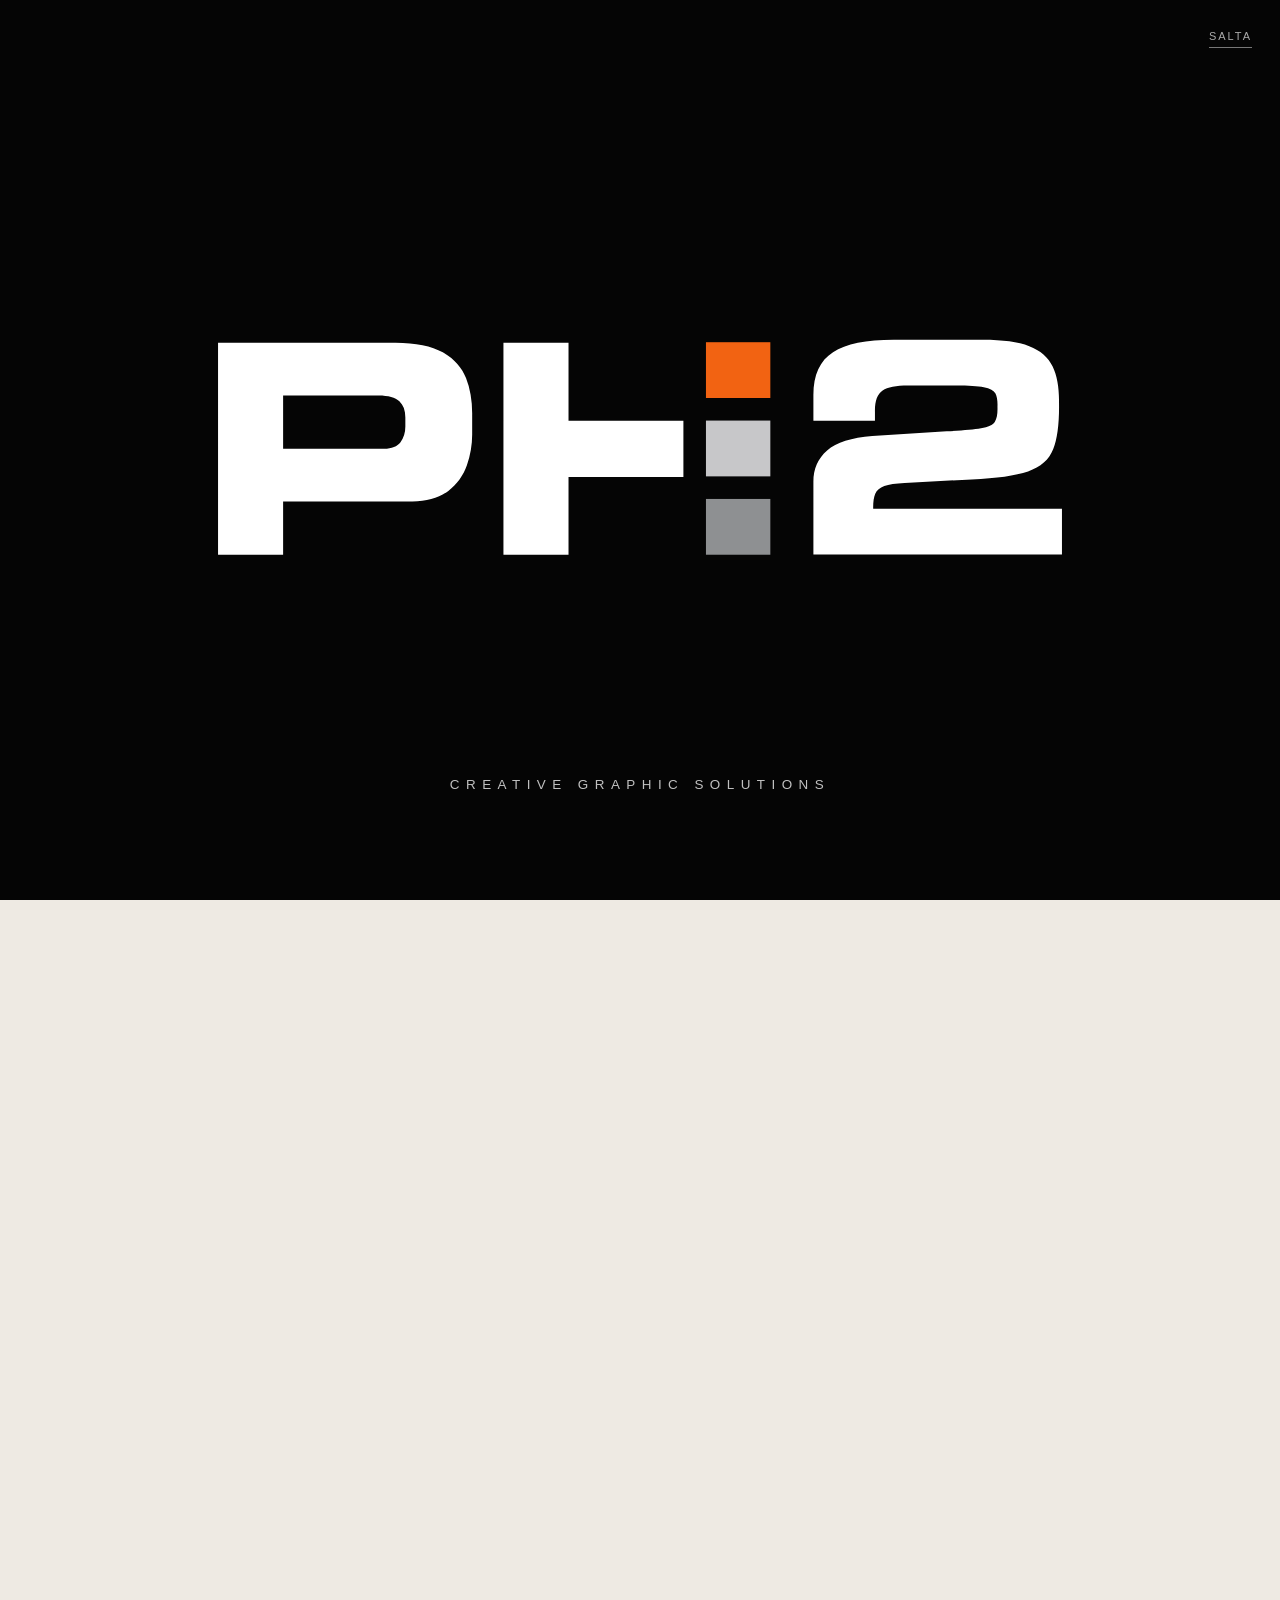
==== index.html @ 6af15740 "Refine PH2 LAB contact icons and email" ====
<!DOCTYPE html>

<html lang="it">
<head>
<meta charset="utf-8"/>
<meta content="width=device-width,initial-scale=1" name="viewport"/>
<meta content="#0a0a0a" name="theme-color"/>
<title>PH2 LAB — Portfolio di Michele Fustini</title>
<link href="styles.css?v=20261113-contacts" rel="stylesheet"/>
</head>
<body>
<div class="intro" id="intro">
<button class="skip-intro" id="skipIntro" type="button">SALTA</button>
<div aria-label="Animazione logo PH2" class="intro-sequence">
<svg aria-hidden="true" class="logo-piece piece-p" viewbox="20 340 555 165">
<path d="M77.417969 388.960938v32.898437h62.363281c4.652344-.09375 7.996094-1.441406 10.03125-4.042969 2.03125-2.601562 3.027344-5.894531 2.980469-9.871094v-5.0625c.070312-4.457031-1.15625-7.882812-3.683594-10.285156-2.527344-2.394531-6.78125-3.609375-12.765625-3.636719zm-40.128907 98.332031V356.425781h109.359376c12.589843.078125 22.335937 2.050781 29.226562 5.917969 6.894531 3.867188 11.667969 9.160156 14.328125 15.878906 2.65625 6.722656 3.921875 14.398438 3.800781 23.03125v11.207032c.070313 6.664062-1.011718 13.183593-3.25 19.550781-2.242187 6.367187-6.058593 11.652343-11.449218 15.851562-5.394532 4.199219-12.785157 6.378907-22.175782 6.53125H77.417969v32.898438z"></path>
</svg>
<svg aria-hidden="true" class="logo-piece piece-h" viewbox="20 340 555 165">
<path d="M213.289062 487.292969V356.425781h40.128907v48.160157h70.847656v34.707031h-70.847656v48z"></path>
</svg>
<svg aria-hidden="true" class="logo-piece piece-2" viewbox="20 340 555 165">
<path d="M404.429688 487.03125v-44.46875c-.101563-8.113281 2.722656-14.660156 8.472656-19.632812 5.746094-4.976563 15.035156-7.949219 27.855468-8.925782l45.914063-2.890625c9.605469-.519531 16.644531-1.152343 21.121094-1.890625 4.476562-.738281 7.328125-2.089844 8.550781-4.058594 1.222656-1.960937 1.757812-5.042968 1.597656-9.234374.148438-3.519532-.261718-6.226563-1.226562-8.113282-.972656-1.894531-3.363282-3.195312-7.183594-3.898437-3.816406-.707031-9.929688-1.039063-18.339844-1.003907h-26.570312c-8.359375-.175781-14.191406.808594-17.488282 2.957032-3.300781 2.152344-4.882812 6.527344-4.746093 13.128906v5.601562h-37.957031v-15.363281c-.121094-12.746093 3.914062-21.730469 12.105468-26.953125 8.195313-5.222656 21.273438-7.746094 39.230469-7.570312h52.777344c12.421875-.03125 22.085937 1.277344 28.988281 3.917968 6.90625 2.640626 11.722656 6.796876 14.445312 12.46875 2.730469 5.675782 4.035157 13.046876 3.925782 22.117188.203125 12.660156-.988282 22.285156-3.5625 28.871094-2.574219 6.589844-7.753906 11.179687-15.53125 13.769531-7.777344 2.59375-19.367188 4.226563-34.773438 4.898437l-41.390625 2.167969c-5.53125.261719-9.695312.902344-12.488281 1.914063-2.792969 1.011718-4.648438 2.628906-5.578125 4.84375-.921875 2.222656-1.347656 5.269531-1.273437 9.148437h116.40625v28.199219z"></path>
</svg>
<div class="square-flight square-orange"></div>
<div class="square-flight square-light"></div>
<div class="square-flight square-mid"></div>
<svg aria-label="PH2" class="ph2-logo intro-logo" role="img" viewbox="20 340 555 165">
<g>
<path class="logo-white" d="M77.417969 388.960938v32.898437h62.363281c4.652344-.09375 7.996094-1.441406 10.03125-4.042969 2.03125-2.601562 3.027344-5.894531 2.980469-9.871094v-5.0625c.070312-4.457031-1.15625-7.882812-3.683594-10.285156-2.527344-2.394531-6.78125-3.609375-12.765625-3.636719zm-40.128907 98.332031V356.425781h109.359376c12.589843.078125 22.335937 2.050781 29.226562 5.917969 6.894531 3.867188 11.667969 9.160156 14.328125 15.878906 2.65625 6.722656 3.921875 14.398438 3.800781 23.03125v11.207032c.070313 6.664062-1.011718 13.183593-3.25 19.550781-2.242187 6.367187-6.058593 11.652343-11.449218 15.851562-5.394532 4.199219-12.785157 6.378907-22.175782 6.53125H77.417969v32.898438z"></path>
<path class="logo-white" d="M213.289062 487.292969V356.425781h40.128907v48.160157h70.847656v34.707031h-70.847656v48z"></path>
<path class="logo-white" d="M404.429688 487.03125v-44.46875c-.101563-8.113281 2.722656-14.660156 8.472656-19.632812 5.746094-4.976563 15.035156-7.949219 27.855468-8.925782l45.914063-2.890625c9.605469-.519531 16.644531-1.152343 21.121094-1.890625 4.476562-.738281 7.328125-2.089844 8.550781-4.058594 1.222656-1.960937 1.757812-5.042968 1.597656-9.234374.148438-3.519532-.261718-6.226563-1.226562-8.113282-.972656-1.894531-3.363282-3.195312-7.183594-3.898437-3.816406-.707031-9.929688-1.039063-18.339844-1.003907h-26.570312c-8.359375-.175781-14.191406.808594-17.488282 2.957032-3.300781 2.152344-4.882812 6.527344-4.746093 13.128906v5.601562h-37.957031v-15.363281c-.121094-12.746093 3.914062-21.730469 12.105468-26.953125 8.195313-5.222656 21.273438-7.746094 39.230469-7.570312h52.777344c12.421875-.03125 22.085937 1.277344 28.988281 3.917968 6.90625 2.640626 11.722656 6.796876 14.445312 12.46875 2.730469 5.675782 4.035157 13.046876 3.925782 22.117188.203125 12.660156-.988282 22.285156-3.5625 28.871094-2.574219 6.589844-7.753906 11.179687-15.53125 13.769531-7.777344 2.59375-19.367188 4.226563-34.773438 4.898437l-41.390625 2.167969c-5.53125.261719-9.695312.902344-12.488281 1.914063-2.792969 1.011718-4.648438 2.628906-5.578125 4.84375-.921875 2.222656-1.347656 5.269531-1.273437 9.148437h116.40625v28.199219z"></path>
<rect class="orange" height="34.410156" width="39.703125" x="338.171875" y="356.160156"></rect>
<rect class="light" height="34.410157" width="39.703125" x="338.171875" y="404.488281"></rect>
<rect class="mid" height="34.40625" width="39.703125" x="338.171875" y="452.816406"></rect>
</g>
</svg>
<div class="intro-caption">CREATIVE GRAPHIC SOLUTIONS</div>
</div>
</div>
<div class="page" id="page">
<header class="site-header">
<a aria-label="Torna all'inizio" class="brand-link" href="#top">
<svg aria-hidden="true" class="ph2-logo header-logo" viewbox="20 340 555 165">
<g>
<path class="logo-dark" d="M77.417969 388.960938v32.898437h62.363281c4.652344-.09375 7.996094-1.441406 10.03125-4.042969 2.03125-2.601562 3.027344-5.894531 2.980469-9.871094v-5.0625c.070312-4.457031-1.15625-7.882812-3.683594-10.285156-2.527344-2.394531-6.78125-3.609375-12.765625-3.636719zm-40.128907 98.332031V356.425781h109.359376c12.589843.078125 22.335937 2.050781 29.226562 5.917969 6.894531 3.867188 11.667969 9.160156 14.328125 15.878906 2.65625 6.722656 3.921875 14.398438 3.800781 23.03125v11.207032c.070313 6.664062-1.011718 13.183593-3.25 19.550781-2.242187 6.367187-6.058593 11.652343-11.449218 15.851562-5.394532 4.199219-12.785157 6.378907-22.175782 6.53125H77.417969v32.898438z"></path>
<path class="logo-dark" d="M213.289062 487.292969V356.425781h40.128907v48.160157h70.847656v34.707031h-70.847656v48z"></path>
<path class="logo-dark" d="M404.429688 487.03125v-44.46875c-.101563-8.113281 2.722656-14.660156 8.472656-19.632812 5.746094-4.976563 15.035156-7.949219 27.855468-8.925782l45.914063-2.890625c9.605469-.519531 16.644531-1.152343 21.121094-1.890625 4.476562-.738281 7.328125-2.089844 8.550781-4.058594 1.222656-1.960937 1.757812-5.042968 1.597656-9.234374.148438-3.519532-.261718-6.226563-1.226562-8.113282-.972656-1.894531-3.363282-3.195312-7.183594-3.898437-3.816406-.707031-9.929688-1.039063-18.339844-1.003907h-26.570312c-8.359375-.175781-14.191406.808594-17.488282 2.957032-3.300781 2.152344-4.882812 6.527344-4.746093 13.128906v5.601562h-37.957031v-15.363281c-.121094-12.746093 3.914062-21.730469 12.105468-26.953125 8.195313-5.222656 21.273438-7.746094 39.230469-7.570312h52.777344c12.421875-.03125 22.085937 1.277344 28.988281 3.917968 6.90625 2.640626 11.722656 6.796876 14.445312 12.46875 2.730469 5.675782 4.035157 13.046876 3.925782 22.117188.203125 12.660156-.988282 22.285156-3.5625 28.871094-2.574219 6.589844-7.753906 11.179687-15.53125 13.769531-7.777344 2.59375-19.367188 4.226563-34.773438 4.898437l-41.390625 2.167969c-5.53125.261719-9.695312.902344-12.488281 1.914063-2.792969 1.011718-4.648438 2.628906-5.578125 4.84375-.921875 2.222656-1.347656 5.269531-1.273437 9.148437h116.40625v28.199219z"></path>
<rect class="orange" height="34.410156" width="39.703125" x="338.171875" y="356.160156"></rect>
<rect class="light" height="34.410157" width="39.703125" x="338.171875" y="404.488281"></rect>
<rect class="mid" height="34.40625" width="39.703125" x="338.171875" y="452.816406"></rect>
</g>
</svg>
</a>
<button aria-controls="menuOverlay" aria-expanded="false" aria-label="Apri menu" class="menu-button" id="menuButton" type="button"><i></i><i></i><i></i></button>
</header>
<div aria-hidden="true" class="menu-overlay" id="menuOverlay">
<nav class="overlay-nav"><a href="#top"><span>01</span>HOME</a><a href="#about"><span>02</span>ABOUT</a><a href="work.html"><span>03</span>WORK</a><a href="shop/"><span>04</span>SHOP</a><a data-contact-open="" href="#contactPanel"><span>05</span>CONTACT</a></nav>
<div class="menu-meta">
<p>PH2 LAB — BOLOGNA</p>
<p>BRANDING / PACKAGING / PRODUCT DESIGN / SPORTS / EDITORIAL / RETAIL</p>
</div>
</div>
<main id="top">
<section class="hero" id="home">
<p class="eyebrow">MICHELE FUSTINI — SENIOR GRAPHIC DESIGNER &amp; ART DIRECTOR</p>
<h1>Ideas become<br/>visual systems.</h1>
<p class="hero-copy">Branding, packaging, product design, sports graphics, advertising, editorial and comunicazione visiva.</p>
<div style="display:flex;gap:22px;flex-wrap:wrap"><a class="scroll-link" href="work.html">SCOPRI I PROGETTI →</a></div>
</section>










<section class="text-section" id="about"><span>ABOUT</span><p>PH2 LAB sviluppa identità, packaging e sistemi visivi che collegano strategia, prodotto e comunicazione. Esperienza trasversale tra sport, food, retail, cultura e fashion.</p></section>
<footer class="footer contact-footer" id="contact">
<div class="footer-top"><span>CONTATTI</span></div>
<div aria-label="PH2 LAB" class="footer-brand footer-brand-static">
<svg aria-hidden="true" class="ph2-logo footer-logo" viewbox="20 340 555 165">
<g>
<path class="logo-white" d="M77.417969 388.960938v32.898437h62.363281c4.652344-.09375 7.996094-1.441406 10.03125-4.042969 2.03125-2.601562 3.027344-5.894531 2.980469-9.871094v-5.0625c.070312-4.457031-1.15625-7.882812-3.683594-10.285156-2.527344-2.394531-6.78125-3.609375-12.765625-3.636719zm-40.128907 98.332031V356.425781h109.359376c12.589843.078125 22.335937 2.050781 29.226562 5.917969 6.894531 3.867188 11.667969 9.160156 14.328125 15.878906 2.65625 6.722656 3.921875 14.398438 3.800781 23.03125v11.207032c.070313 6.664062-1.011718 13.183593-3.25 19.550781-2.242187 6.367187-6.058593 11.652343-11.449218 15.851562-5.394532 4.199219-12.785157 6.378907-22.175782 6.53125H77.417969v32.898438z"></path>
<path class="logo-white" d="M213.289062 487.292969V356.425781h40.128907v48.160157h70.847656v34.707031h-70.847656v48z"></path>
<path class="logo-white" d="M404.429688 487.03125v-44.46875c-.101563-8.113281 2.722656-14.660156 8.472656-19.632812 5.746094-4.976563 15.035156-7.949219 27.855468-8.925782l45.914063-2.890625c9.605469-.519531 16.644531-1.152343 21.121094-1.890625 4.476562-.738281 7.328125-2.089844 8.550781-4.058594 1.222656-1.960937 1.757812-5.042968 1.597656-9.234374.148438-3.519532-.261718-6.226563-1.226562-8.113282-.972656-1.894531-3.363282-3.195312-7.183594-3.898437-3.816406-.707031-9.929688-1.039063-18.339844-1.003907h-26.570312c-8.359375-.175781-14.191406.808594-17.488282 2.957032-3.300781 2.152344-4.882812 6.527344-4.746093 13.128906v5.601562h-37.957031v-15.363281c-.121094-12.746093 3.914062-21.730469 12.105468-26.953125 8.195313-5.222656 21.273438-7.746094 39.230469-7.570312h52.777344c12.421875-.03125 22.085937 1.277344 28.988281 3.917968 6.90625 2.640626 11.722656 6.796876 14.445312 12.46875 2.730469 5.675782 4.035157 13.046876 3.925782 22.117188.203125 12.660156-.988282 22.285156-3.5625 28.871094-2.574219 6.589844-7.753906 11.179687-15.53125 13.769531-7.777344 2.59375-19.367188 4.226563-34.773438 4.898437l-41.390625 2.167969c-5.53125.261719-9.695312.902344-12.488281 1.914063-2.792969 1.011718-4.648438 2.628906-5.578125 4.84375-.921875 2.222656-1.347656 5.269531-1.273437 9.148437h116.40625v28.199219z"></path>
<rect class="orange" height="34.410156" width="39.703125" x="338.171875" y="356.160156"></rect>
<rect class="light" height="34.410157" width="39.703125" x="338.171875" y="404.488281"></rect>
<rect class="mid" height="34.40625" width="39.703125" x="338.171875" y="452.816406"></rect>
</g>
</svg>
</div>
<div class="social-icons">
<a aria-label="Google Maps" href="https://www.google.com/maps/dir/?api=1&amp;destination=Via+Della+Beverara+202%2F2%2C+Bologna" rel="noopener" target="_blank">
<svg aria-hidden="true" role="img" viewBox="8 6 32 41"><path d="M24 44c8-11 12-17 12-24 0-6.6-5.4-12-12-12S12 13.4 12 20c0 7 4 13 12 24Z" fill="none" stroke="currentColor" stroke-linejoin="round" stroke-width="3"></path><circle cx="24" cy="20" fill="none" r="4.8" stroke="currentColor" stroke-width="3"></circle></svg>
</a>
<a aria-label="Telefono" href="tel:+393937570710">
<svg aria-hidden="true" role="img" viewBox="1 -1 46 49"><path d="M16 8c1.4 0 2.6.9 3 2.2l2.1 7a3 3 0 0 1-.8 3l-3.2 3.2c2.7 5.4 6.1 8.8 11.5 11.5l3.2-3.2a3 3 0 0 1 3-.8l7 2.1A3.2 3.2 0 0 1 44 36v4c0 2.2-1.8 4-4 4C20.1 44 4 27.9 4 8c0-2.2 1.8-4 4-4h4c2.2 0 4 1.8 4 4Z" fill="none" stroke="currentColor" stroke-linecap="round" stroke-linejoin="round" stroke-width="3"></path></svg>
</a>
<a aria-label="Email" href="mailto:info@ph2lab.com">
<svg aria-hidden="true" role="img" viewBox="4 4 40 40"><rect fill="none" height="24" rx="2" stroke="currentColor" stroke-width="3" width="32" x="8" y="12"></rect><path d="M10 15l14 11 14-11" fill="none" stroke="currentColor" stroke-linecap="round" stroke-linejoin="round" stroke-width="3"></path></svg>
</a>
<a aria-label="Behance" href="https://www.behance.net/michelefustini" rel="noopener" target="_blank">
<svg aria-hidden="true" role="img" viewBox="0 0 44 46"><text fill="currentColor" font-family="Arial, Helvetica, sans-serif" font-size="26" font-weight="700" x="4" y="33">Bē</text></svg>
</a>
<a aria-label="LinkedIn" href="https://www.linkedin.com/in/ph2lab/" rel="noopener" target="_blank">
<svg aria-hidden="true" role="img" viewBox="4 2 37 41"><text fill="currentColor" font-family="Arial, Helvetica, sans-serif" font-size="28" font-weight="700" x="9" y="34">in</text><circle cx="12" cy="13" fill="currentColor" r="3.2"></circle></svg>
</a>
<a aria-label="Facebook" href="https://www.facebook.com/Ph2lab/" rel="noopener" target="_blank">
<svg aria-hidden="true" role="img" viewBox="8 2 31 42"><text fill="currentColor" font-family="Arial, Helvetica, sans-serif" font-size="36" font-weight="700" x="16" y="36">f</text></svg>
</a>
<a aria-label="Instagram" href="https://www.instagram.com/ph2lab/" rel="noopener" target="_blank">
<svg aria-hidden="true" role="img" viewBox="5 5 38 38"><rect fill="none" height="28" rx="8" stroke="currentColor" stroke-width="3" width="28" x="10" y="10"></rect><circle cx="24" cy="24" fill="none" r="6.5" stroke="currentColor" stroke-width="3"></circle><circle cx="32.5" cy="15.5" fill="currentColor" r="2.2"></circle></svg>
</a>
</div>
<div class="footer-bottom"><span>© 2026 PH2 LAB DI MICHELE FUSTINI</span><a href="#top">BACK TO TOP ↑</a></div>
</footer>
</main>
</div>
<div aria-hidden="true" class="contact-panel" id="contactPanel">
<button aria-label="Chiudi contatti" class="contact-panel-close" type="button">×</button>
<div class="contact-panel-inner">
<span class="contact-kicker">PH2 LAB — CONTATTI</span>
<div aria-label="PH2 LAB" class="contact-brand">
<svg aria-hidden="true" class="ph2-logo footer-logo" viewbox="20 340 555 165">
<g>
<path class="logo-white" d="M77.417969 388.960938v32.898437h62.363281c4.652344-.09375 7.996094-1.441406 10.03125-4.042969 2.03125-2.601562 3.027344-5.894531 2.980469-9.871094v-5.0625c.070312-4.457031-1.15625-7.882812-3.683594-10.285156-2.527344-2.394531-6.78125-3.609375-12.765625-3.636719zm-40.128907 98.332031V356.425781h109.359376c12.589843.078125 22.335937 2.050781 29.226562 5.917969 6.894531 3.867188 11.667969 9.160156 14.328125 15.878906 2.65625 6.722656 3.921875 14.398438 3.800781 23.03125v11.207032c.070313 6.664062-1.011718 13.183593-3.25 19.550781-2.242187 6.367187-6.058593 11.652343-11.449218 15.851562-5.394532 4.199219-12.785157 6.378907-22.175782 6.53125H77.417969v32.898438z"></path>
<path class="logo-white" d="M213.289062 487.292969V356.425781h40.128907v48.160157h70.847656v34.707031h-70.847656v48z"></path>
<path class="logo-white" d="M404.429688 487.03125v-44.46875c-.101563-8.113281 2.722656-14.660156 8.472656-19.632812 5.746094-4.976563 15.035156-7.949219 27.855468-8.925782l45.914063-2.890625c9.605469-.519531 16.644531-1.152343 21.121094-1.890625 4.476562-.738281 7.328125-2.089844 8.550781-4.058594 1.222656-1.960937 1.757812-5.042968 1.597656-9.234374.148438-3.519532-.261718-6.226563-1.226562-8.113282-.972656-1.894531-3.363282-3.195312-7.183594-3.898437-3.816406-.707031-9.929688-1.039063-18.339844-1.003907h-26.570312c-8.359375-.175781-14.191406.808594-17.488282 2.957032-3.300781 2.152344-4.882812 6.527344-4.746093 13.128906v5.601562h-37.957031v-15.363281c-.121094-12.746093 3.914062-21.730469 12.105468-26.953125 8.195313-5.222656 21.273438-7.746094 39.230469-7.570312h52.777344c12.421875-.03125 22.085937 1.277344 28.988281 3.917968 6.90625 2.640626 11.722656 6.796876 14.445312 12.46875 2.730469 5.675782 4.035157 13.046876 3.925782 22.117188.203125 12.660156-.988282 22.285156-3.5625 28.871094-2.574219 6.589844-7.753906 11.179687-15.53125 13.769531-7.777344 2.59375-19.367188 4.226563-34.773438 4.898437l-41.390625 2.167969c-5.53125.261719-9.695312.902344-12.488281 1.914063-2.792969 1.011718-4.648438 2.628906-5.578125 4.84375-.921875 2.222656-1.347656 5.269531-1.273437 9.148437h116.40625v28.199219z"></path>
<rect class="orange" height="34.410156" width="39.703125" x="338.171875" y="356.160156"></rect>
<rect class="light" height="34.410157" width="39.703125" x="338.171875" y="404.488281"></rect>
<rect class="mid" height="34.40625" width="39.703125" x="338.171875" y="452.816406"></rect>
</g>
</svg>
</div>
<div class="contact-panel-links">
<div aria-label="Contatti e social PH2 LAB" class="contact-icon-links">
<a aria-label="Indicazioni stradali" href="https://www.google.com/maps/dir/?api=1&amp;destination=Via+Della+Beverara+202%2F2%2C+Bologna" rel="noopener" target="_blank"><svg aria-hidden="true" viewBox="8 6 32 41"><path d="M24 44c8-11 12-17 12-24 0-6.6-5.4-12-12-12S12 13.4 12 20c0 7 4 13 12 24Z" fill="none" stroke="currentColor" stroke-linejoin="round" stroke-width="3"></path><circle cx="24" cy="20" fill="none" r="4.8" stroke="currentColor" stroke-width="3"></circle></svg></a>
<a aria-label="Telefono" href="tel:+393937570710"><svg aria-hidden="true" viewBox="1 -1 46 49"><path d="M16 8c1.4 0 2.6.9 3 2.2l2.1 7a3 3 0 0 1-.8 3l-3.2 3.2c2.7 5.4 6.1 8.8 11.5 11.5l3.2-3.2a3 3 0 0 1 3-.8l7 2.1A3.2 3.2 0 0 1 44 36v4c0 2.2-1.8 4-4 4C20.1 44 4 27.9 4 8c0-2.2 1.8-4 4-4h4c2.2 0 4 1.8 4 4Z" fill="none" stroke="currentColor" stroke-linecap="round" stroke-linejoin="round" stroke-width="3"></path></svg></a>
<a aria-label="Email" href="mailto:info@ph2lab.com"><svg aria-hidden="true" viewBox="4 4 40 40"><rect fill="none" height="24" rx="2" stroke="currentColor" stroke-width="3" width="32" x="8" y="12"></rect><path d="M10 15l14 11 14-11" fill="none" stroke="currentColor" stroke-linecap="round" stroke-linejoin="round" stroke-width="3"></path></svg></a>
<a aria-label="Behance" href="https://www.behance.net/michelefustini" rel="noopener" target="_blank"><svg aria-hidden="true" viewBox="0 0 44 46"><text fill="currentColor" font-family="Arial, Helvetica, sans-serif" font-size="26" font-weight="700" x="4" y="33">Bē</text></svg></a>
<a aria-label="LinkedIn" href="https://www.linkedin.com/in/ph2lab/" rel="noopener" target="_blank"><svg aria-hidden="true" viewBox="4 2 37 41"><text fill="currentColor" font-family="Arial, Helvetica, sans-serif" font-size="28" font-weight="700" x="9" y="34">in</text><circle cx="12" cy="13" fill="currentColor" r="3.2"></circle></svg></a>
<a aria-label="Facebook" href="https://www.facebook.com/Ph2lab/" rel="noopener" target="_blank"><svg aria-hidden="true" viewBox="8 2 31 42"><text fill="currentColor" font-family="Arial, Helvetica, sans-serif" font-size="36" font-weight="700" x="16" y="36">f</text></svg></a>
<a aria-label="Instagram" href="https://www.instagram.com/ph2lab/" rel="noopener" target="_blank"><svg aria-hidden="true" viewBox="5 5 38 38"><rect fill="none" height="28" rx="8" stroke="currentColor" stroke-width="3" width="28" x="10" y="10"></rect><circle cx="24" cy="24" fill="none" r="6.5" stroke="currentColor" stroke-width="3"></circle><circle cx="32.5" cy="15.5" fill="currentColor" r="2.2"></circle></svg></a>
</div>
</div>
</div>
</div>
<script src="script.js"></script>
<script src="contact-modal.js"></script>
</body>
</html>
---- styles.css ----
:root{
  --orange:#f26312;
  --light:#c7c7c9;
  --mid:#8e9092;
  --paper:#eeeae3;
  --ink:#0b0b0b;
}
*{box-sizing:border-box}
html{scroll-behavior:smooth}
body{margin:0;font-family:Arial,Helvetica,sans-serif;background:var(--paper);color:var(--ink);overflow:hidden}
a{color:inherit}
.intro{position:fixed;inset:0;z-index:100;background:#050505;color:white;overflow:hidden}
.skip-intro{position:absolute;right:28px;top:25px;z-index:5;border:0;border-bottom:1px solid #777;background:none;color:#aaa;padding:5px 0;font-size:11px;letter-spacing:.18em;cursor:pointer}
.intro-sequence{position:absolute;inset:0;display:grid;place-items:center}
.logo-piece{
  position:absolute;
  width:min(122vw,1500px);
  height:auto;
  overflow:visible;
  fill:#fff;
  opacity:0;
  transform-origin:center;
}
.piece-p{animation:pieceP 1.15s cubic-bezier(.16,.82,.17,1) .05s both}
.piece-h{animation:pieceH 1.15s cubic-bezier(.16,.82,.17,1) .95s both}
.piece-2{animation:piece2 1.15s cubic-bezier(.16,.82,.17,1) 1.85s both}
.square-flight{
  position:absolute;
  width:clamp(42px,6vw,95px);
  aspect-ratio:1;
  opacity:0;
}
.square-orange{background:var(--orange);animation:squareOrange 1s cubic-bezier(.15,.9,.2,1) 2.55s both}
.square-light{background:var(--light);animation:squareLight 1s cubic-bezier(.15,.9,.2,1) 2.68s both}
.square-mid{background:var(--mid);animation:squareMid 1s cubic-bezier(.15,.9,.2,1) 2.81s both}
.intro-logo{width:min(72vw,900px);opacity:0;transform:scale(.5) rotate(-4deg);animation:logoReveal 1.05s cubic-bezier(.15,.9,.2,1) 3.05s both}
.ph2-logo{display:block;overflow:visible}
.logo-white{fill:#fff}.logo-dark{fill:#0b0b0b}.orange{fill:var(--orange)}.light{fill:var(--light)}.mid{fill:var(--mid)}
.intro-caption{position:absolute;bottom:12vh;opacity:0;font-size:clamp(10px,1.05vw,16px);letter-spacing:.48em;animation:captionIn .6s ease 3.55s both}
@keyframes pieceP{
  0%{opacity:0;transform:translateX(-115vw) rotate(-6deg) scale(1.35)}
  35%{opacity:1}
  72%{opacity:1;transform:translateX(-5vw) rotate(1deg) scale(1.02)}
  100%{opacity:0;transform:translateX(18vw) scale(1.7)}
}
@keyframes pieceH{
  0%{opacity:0;transform:translateY(115vh) rotate(14deg) scale(1.3)}
  35%{opacity:1}
  72%{opacity:1;transform:translateY(0) rotate(-2deg) scale(1.02)}
  100%{opacity:0;transform:translateY(-18vh) scale(1.75)}
}
@keyframes piece2{
  0%{opacity:0;transform:translateX(115vw) rotate(-10deg) scale(1.35)}
  35%{opacity:1}
  72%{opacity:1;transform:translateX(5vw) rotate(1deg) scale(1.02)}
  100%{opacity:0;transform:translateX(-18vw) scale(1.7)}
}
@keyframes squareOrange{
  0%{opacity:0;transform:translate(-44vw,-38vh) rotate(-160deg) scale(.2)}
  75%{opacity:1;transform:translate(1.7vw,-2.9vh) rotate(8deg) scale(1.05)}
  100%{opacity:0;transform:translate(1.7vw,-2.9vh) rotate(0) scale(1)}
}
@keyframes squareLight{
  0%{opacity:0;transform:translate(45vw,-25vh) rotate(130deg) scale(.2)}
  75%{opacity:1;transform:translate(1.7vw,3.1vh) rotate(-6deg) scale(1.05)}
  100%{opacity:0;transform:translate(1.7vw,3.1vh) rotate(0) scale(1)}
}
@keyframes squareMid{
  0%{opacity:0;transform:translate(-18vw,48vh) rotate(210deg) scale(.2)}
  75%{opacity:1;transform:translate(1.7vw,9.1vh) rotate(4deg) scale(1.05)}
  100%{opacity:0;transform:translate(1.7vw,9.1vh) rotate(0) scale(1)}
}

@keyframes logoReveal{0%{opacity:0;transform:scale(.45) rotate(-4deg);filter:blur(14px)}70%{opacity:1;transform:scale(1.05) rotate(1deg);filter:blur(0)}100%{opacity:1;transform:scale(1) rotate(0)}}
@keyframes captionIn{from{opacity:0;transform:translateY(12px)}to{opacity:.75;transform:none}}
.intro.exit{animation:introExit .85s cubic-bezier(.7,0,.2,1) forwards}
@keyframes introExit{to{transform:translateY(-103%);visibility:hidden}}
.page{opacity:0;transition:opacity .55s ease;background:var(--paper)}
.page.visible{opacity:1}
.site-header{position:fixed;z-index:40;top:0;left:0;right:0;display:flex;align-items:center;justify-content:space-between;padding:24px 32px;color:#0b0b0b;pointer-events:none}
.brand-link,.menu-button{pointer-events:auto}
.header-logo{width:112px;height:auto}
.header-logo .logo-dark{fill:#0b0b0b}
.menu-button{width:96px;border:0;background:transparent;color:inherit;display:grid;grid-template-columns:1fr 25px;align-items:center;gap:10px;padding:10px 0;cursor:pointer;font-size:11px;letter-spacing:.15em}
.menu-button i{grid-column:2;height:1px;background:currentColor;display:block;transition:transform .35s ease}
.menu-button i:last-child{margin-top:-8px}
.menu-button.open i:first-of-type{transform:translateY(4px) rotate(45deg)}
.menu-button.open i:last-child{transform:translateY(-4px) rotate(-45deg)}
.menu-overlay{position:fixed;inset:0;z-index:30;background:var(--orange);transform:translateY(-101%);transition:transform .7s cubic-bezier(.77,0,.18,1);padding:120px 6vw 40px;display:flex;flex-direction:column;justify-content:space-between}
.menu-overlay.open{transform:none}
.overlay-nav{display:flex;flex-direction:column}
.overlay-nav a{text-decoration:none;font-size:clamp(60px,11vw,170px);line-height:.86;font-weight:900;letter-spacing:-.07em;border-bottom:1px solid rgba(0,0,0,.25);display:flex;align-items:flex-start;transition:padding-left .25s ease}
.overlay-nav a:hover{padding-left:3vw}
.overlay-nav span{font-size:11px;letter-spacing:.15em;margin:14px 22px 0 0;font-weight:400}
.menu-meta{display:flex;justify-content:space-between;font-size:10px;letter-spacing:.12em;gap:20px}
.hero{min-height:100vh;padding:18vh 5vw 7vh;display:flex;flex-direction:column;justify-content:flex-end}
.eyebrow{font-size:10px;letter-spacing:.18em;margin-bottom:4vh}
.hero h1{font-size:clamp(68px,13vw,205px);line-height:.78;letter-spacing:-.085em;margin:0;text-transform:uppercase}
.hero-copy{max-width:590px;font-size:clamp(18px,2.2vw,32px);line-height:1.15;margin:6vh 0 5vh}
.scroll-link{font-size:10px;letter-spacing:.18em;text-decoration:none;border-bottom:1px solid;width:max-content;padding-bottom:6px}
.work-section{padding:5vw}
.section-head{border-top:1px solid #999;border-bottom:1px solid #999;padding:14px 0;display:flex;justify-content:space-between;font-size:10px;letter-spacing:.15em}
.work-grid{display:grid;grid-template-columns:repeat(2,1fr);gap:1px;background:#999}
.project{position:relative;min-height:66vh;overflow:hidden;background:#111;text-decoration:none;color:#fff}
.project-wide{grid-column:1/-1;min-height:78vh}
.project img{position:absolute;width:100%;height:100%;object-fit:cover;transition:transform .8s cubic-bezier(.16,1,.3,1),filter .8s ease;filter:saturate(.75)}
.project:hover img{transform:scale(1.035);filter:saturate(1)}
.project:after{content:"";position:absolute;inset:0;background:linear-gradient(transparent 45%,rgba(0,0,0,.75))}
.project div{position:absolute;z-index:2;left:28px;right:28px;bottom:28px}
.project span{font-size:10px;letter-spacing:.17em}
.project h2{font-size:clamp(36px,5vw,76px);letter-spacing:-.055em;line-height:.92;margin:12px 0 0}
.text-section{padding:14vh 5vw;display:grid;grid-template-columns:1fr 3fr;border-top:1px solid #999}
.text-section span{font-size:10px;letter-spacing:.15em}
.text-section p{font-size:clamp(36px,5vw,78px);line-height:.98;letter-spacing:-.055em;margin:0;max-width:1200px}
.footer{background:#0b0b0b;color:white;min-height:52vh;padding:7vh 5vw;display:flex;flex-direction:column;justify-content:space-between;font-size:11px;letter-spacing:.15em}
.footer a{font-size:clamp(40px,8vw,125px);letter-spacing:-.06em;text-decoration:none;line-height:.9}
@media(max-width:760px){
  .site-header{padding:18px 20px}
  .header-logo{width:88px}
  .menu-button{width:76px}
  .menu-overlay{padding:100px 22px 30px}
  .menu-meta{display:block}
  .hero{padding:18vh 22px 8vh}
  .hero h1{font-size:20vw}
  .work-section{padding:22px}
  .work-grid{grid-template-columns:1fr}
  .project,.project-wide{grid-column:auto;min-height:58vh}
  .text-section{padding:12vh 22px;grid-template-columns:1fr;gap:40px}
  .footer{padding:7vh 22px}
  .intro-logo{width:91vw}
  .intro-caption{letter-spacing:.2em}
}
@media(prefers-reduced-motion:reduce){
  .intro{display:none}
  body{overflow:auto}
  .page{opacity:1}
  *{animation:none!important;transition:none!important}
}

.site-header{background:rgba(238,234,227,.88);backdrop-filter:blur(10px);-webkit-backdrop-filter:blur(10px)}
.menu-overlay + main{} 

.case-study{padding:10vh 5vw 6vh;border-top:1px solid #999}
.case-intro{display:grid;grid-template-columns:1fr 3fr;gap:40px;margin-bottom:7vh}
.case-intro>span{font-size:10px;letter-spacing:.16em}
.case-intro h2{font-size:clamp(62px,10vw,150px);line-height:.82;letter-spacing:-.075em;margin:0 0 28px}
.case-intro p{font-size:clamp(18px,2.1vw,30px);line-height:1.2;max-width:760px;margin:0}
.case-gallery{display:grid;grid-template-columns:repeat(2,1fr);gap:1px;background:#aaa}
.case-gallery figure{margin:0;background:#0a0a0a;min-height:62vh;display:flex;align-items:center;justify-content:center;overflow:hidden}
.case-gallery figure.wide{grid-column:1/-1;min-height:75vh}
.case-gallery img{width:100%;height:100%;object-fit:contain;display:block}
.footer-top,.footer-links{display:flex;justify-content:space-between;gap:25px;flex-wrap:wrap}
.footer-mail{font-size:clamp(40px,8vw,125px)!important}
.footer-links a{font-size:11px!important;letter-spacing:.14em;text-decoration:none;border-bottom:1px solid #555;padding-bottom:5px}
@media(max-width:760px){
  .case-study{padding:10vh 22px 5vh}
  .case-intro{grid-template-columns:1fr;gap:24px}
  .case-gallery{grid-template-columns:1fr}
  .case-gallery figure,.case-gallery figure.wide{grid-column:auto;min-height:54vh}
}

/* Portfolio update 2026 */
.social-icons{display:flex;flex-wrap:wrap;gap:14px;align-items:center;margin:5vh 0}
.social-icons a{display:block;font-size:0!important;line-height:0!important;border:0!important}
.social-icons img{width:clamp(62px,7vw,105px);height:clamp(62px,7vw,105px);object-fit:cover;border-radius:50%;transition:transform .25s ease,filter .25s ease}
.social-icons a:hover img{transform:translateY(-5px) scale(1.04);filter:contrast(1.08)}
.footer-bottom{display:flex;justify-content:space-between;gap:20px;flex-wrap:wrap;align-items:flex-end}
.footer-bottom a{font-size:11px!important;letter-spacing:.14em;border-bottom:1px solid #555;padding-bottom:5px}
.case-study{scroll-margin-top:85px}
.case-gallery figure{background:#f7f7f5}
.case-gallery img{object-fit:contain}
.project img{background:#111}
@media(max-width:760px){.social-icons{gap:8px}.social-icons img{width:64px;height:64px}.footer-bottom{font-size:9px}.case-intro h2{font-size:15vw}}


/* Footer update v2 */
.footer{min-height:46vh}
.footer-brand{display:flex;align-items:flex-end;gap:14px;width:max-content;text-decoration:none;color:#fff;margin:3.5vh 0 3vh}
.footer-logo{width:min(36vw,430px);height:auto}
.footer-brand-text{font-size:clamp(30px,3vw,52px);letter-spacing:.28em;line-height:.9;font-weight:700;color:#fff;margin-bottom:8px}
.social-icons{display:flex;flex-wrap:wrap;gap:26px;align-items:center;margin:2vh 0 5vh}
.social-icons a{display:grid;place-items:center;width:58px;height:58px;color:rgba(255,255,255,.96);font-size:0!important;line-height:0!important;border:0!important;background:transparent;border-radius:0;transition:transform .25s ease, opacity .25s ease}
.social-icons a:hover{transform:translateY(-4px);opacity:.82}
.social-icons svg{width:48px;height:48px;overflow:visible}
.social-icons img{display:none}
.footer-mail{display:none}
@media(max-width:760px){.footer-brand{gap:10px}.footer-logo{width:min(58vw,280px)}.footer-brand-text{font-size:26px;letter-spacing:.18em;margin-bottom:5px}.social-icons{gap:14px}.social-icons a{width:44px;height:44px}.social-icons svg{width:38px;height:38px}}

/* Editorial project layout inspired by a clean alternating portfolio rhythm */
.vision-case{padding-left:0;padding-right:0}
.vision-case .case-intro{padding-left:5vw;padding-right:5vw}
.editorial-gallery{display:block;background:#fff}
.editorial-gallery figure{margin:0;line-height:0;background:#fff}
.editorial-gallery img{display:block;width:100%;height:auto}
.editorial-pair{display:grid;grid-template-columns:1fr 1fr;gap:0}
.editorial-pair figure{min-width:0}
@media (max-width:760px){
  .vision-case .case-intro{padding-left:22px;padding-right:22px}
  .editorial-pair{grid-template-columns:1fr}
}


/* Rebuild luglio 2026 — immagini sempre intere, nessun ritaglio */
.clean-grid{align-items:start;background:transparent;gap:2px}
.clean-grid .project{min-height:0;background:#111;display:block}
.clean-grid .project img{position:relative;display:block;width:100%;height:auto;object-fit:contain;filter:none;transform:none}
.clean-grid .project:hover img{transform:none;filter:none}
.clean-grid .project:after{background:linear-gradient(transparent 48%,rgba(0,0,0,.82));pointer-events:none}
.clean-grid .project div{bottom:24px}
.natural-gallery{align-items:start;background:#ece9e3;gap:2px}
.natural-gallery figure,.natural-gallery figure.wide{min-height:0;height:auto;background:#fff;align-self:start}
.natural-gallery img{position:relative;width:100%;height:auto;object-fit:contain;display:block}
@media(max-width:760px){
  .clean-grid{grid-template-columns:1fr}
  .clean-grid .project,.clean-grid .project-wide{grid-column:auto}
  .clean-grid .project h2{font-size:12vw}
  .natural-gallery{grid-template-columns:1fr}
  .natural-gallery figure,.natural-gallery figure.wide{grid-column:auto}
}

/* Navigation fixes — July 2026 */
.site-header > a{pointer-events:auto}
#contact{scroll-margin-top:82px}

/* Navigation reliability fix — July 2026 */
.portfolio-header-nav,
.portfolio-header-nav a {
  pointer-events: auto !important;
  position: relative;
  z-index: 60;
}
.portfolio-header-nav a {
  display: inline-flex;
  align-items: center;
  min-height: 40px;
  padding: 0 4px;
}
#contact { scroll-margin-top: 0; }


/* Contact panel — consolidated final rules */
.contact-panel{
  position:fixed;
  inset:0;
  z-index:1000;
  display:flex;
  align-items:flex-end;
  justify-content:center;
  background:rgba(0,0,0,.58);
  backdrop-filter:blur(8px);
  opacity:0;
  visibility:hidden;
  transition:opacity .22s ease,visibility .22s ease;
  color:#fff;
}
.contact-panel.open{opacity:1;visibility:visible}
.contact-panel-inner{
  position:relative;
  width:100%;
  background:#111;
  padding:clamp(42px,7vw,90px) 5vw clamp(46px,7vw,84px);
  transform:translateY(34px);
  transition:transform .28s ease;
  border-top:1px solid #3b3b3b;
}
.contact-panel.open .contact-panel-inner{transform:translateY(0)}
.contact-panel-close{
  position:absolute;
  right:5vw;
  top:28px;
  border:0;
  background:transparent;
  color:#fff;
  font-size:44px;
  line-height:1;
  cursor:pointer;
}
.contact-kicker{
  display:block;
  font-size:11px;
  letter-spacing:.18em;
  color:#aaa;
  margin-bottom:22px;
}
.contact-brand{
  display:block;
  width:min(760px,78vw);
  margin:0 0 28px;
  color:#fff;
  cursor:default;
  pointer-events:none;
}
.contact-brand .footer-logo{
  display:block;
  width:min(380px,62vw);
  height:auto;
}
.contact-panel-links{display:block}
.contact-icon-links{
  display:grid;
  grid-template-columns:repeat(7,52px);
  gap:clamp(14px,2vw,28px);
  align-items:center;
  margin:0;
}
.contact-icon-links a{
  display:grid!important;
  place-items:center;
  width:52px;
  height:52px;
  border:0!important;
  padding:0!important;
  color:#fff!important;
  text-decoration:none;
  transition:transform .2s ease,opacity .2s ease;
}
.contact-icon-links a:hover{transform:translateY(-3px);opacity:.8}
.contact-icon-links svg{display:block;width:76%;height:76%}
body.contact-panel-active{overflow:hidden!important}
@media(max-width:760px){
  .contact-panel-inner{padding:70px 22px 48px}
  .contact-panel-close{right:22px;top:20px}
  .contact-brand{width:92vw;margin-bottom:24px}
  .contact-brand .footer-logo{width:min(68vw,300px)}
  .contact-icon-links{
    grid-template-columns:repeat(7,minmax(0,1fr));
    gap:8px;
    width:100%;
  }
  .contact-icon-links a{width:40px;height:40px}
  .contact-icon-links svg{width:34px;height:34px}
}

/* PH2 LAB — navigazione richiesta: tre linee, nessuna scritta MENU */
.menu-button{width:42px;display:flex;flex-direction:column;justify-content:center;gap:6px;padding:10px 0;pointer-events:auto}
.menu-button i,.menu-button i:last-child{width:32px;height:1px;margin:0;background:currentColor;display:block;grid-column:auto;transition:transform .35s ease,opacity .25s ease}
.menu-button.open i:nth-child(1){transform:translateY(7px) rotate(45deg)}
.menu-button.open i:nth-child(2){opacity:0}
.menu-button.open i:nth-child(3){transform:translateY(-7px) rotate(-45deg)}
@media(max-width:760px){.menu-button{width:38px}.menu-button i,.menu-button i:last-child{width:28px}}


/* Contact alignment correction — only requested changes */
.contact-footer .footer-top{justify-content:flex-start}
.contact-footer .footer-brand-static{cursor:default;pointer-events:none;margin-bottom:2.2vh}
.contact-footer .social-icons{width:min(100%,560px);display:grid;grid-template-columns:repeat(7,minmax(0,1fr));gap:clamp(10px,1.5vw,22px);margin:0 0 5vh;align-items:center}
.contact-footer .social-icons a{width:100%;height:auto;aspect-ratio:1/1;max-width:52px;justify-self:start}
.contact-footer .social-icons svg{width:76%;height:76%;overflow:hidden}
.contact-footer .footer-brand{width:min(100%,560px)}
.contact-footer .footer-logo{width:100%;max-width:560px}
@media(max-width:760px){
  .contact-footer .social-icons{width:100%;grid-template-columns:repeat(7,minmax(0,1fr));gap:8px}
  .contact-footer .social-icons a{max-width:40px}
  .contact-footer .footer-brand{width:min(74vw,280px)}
}
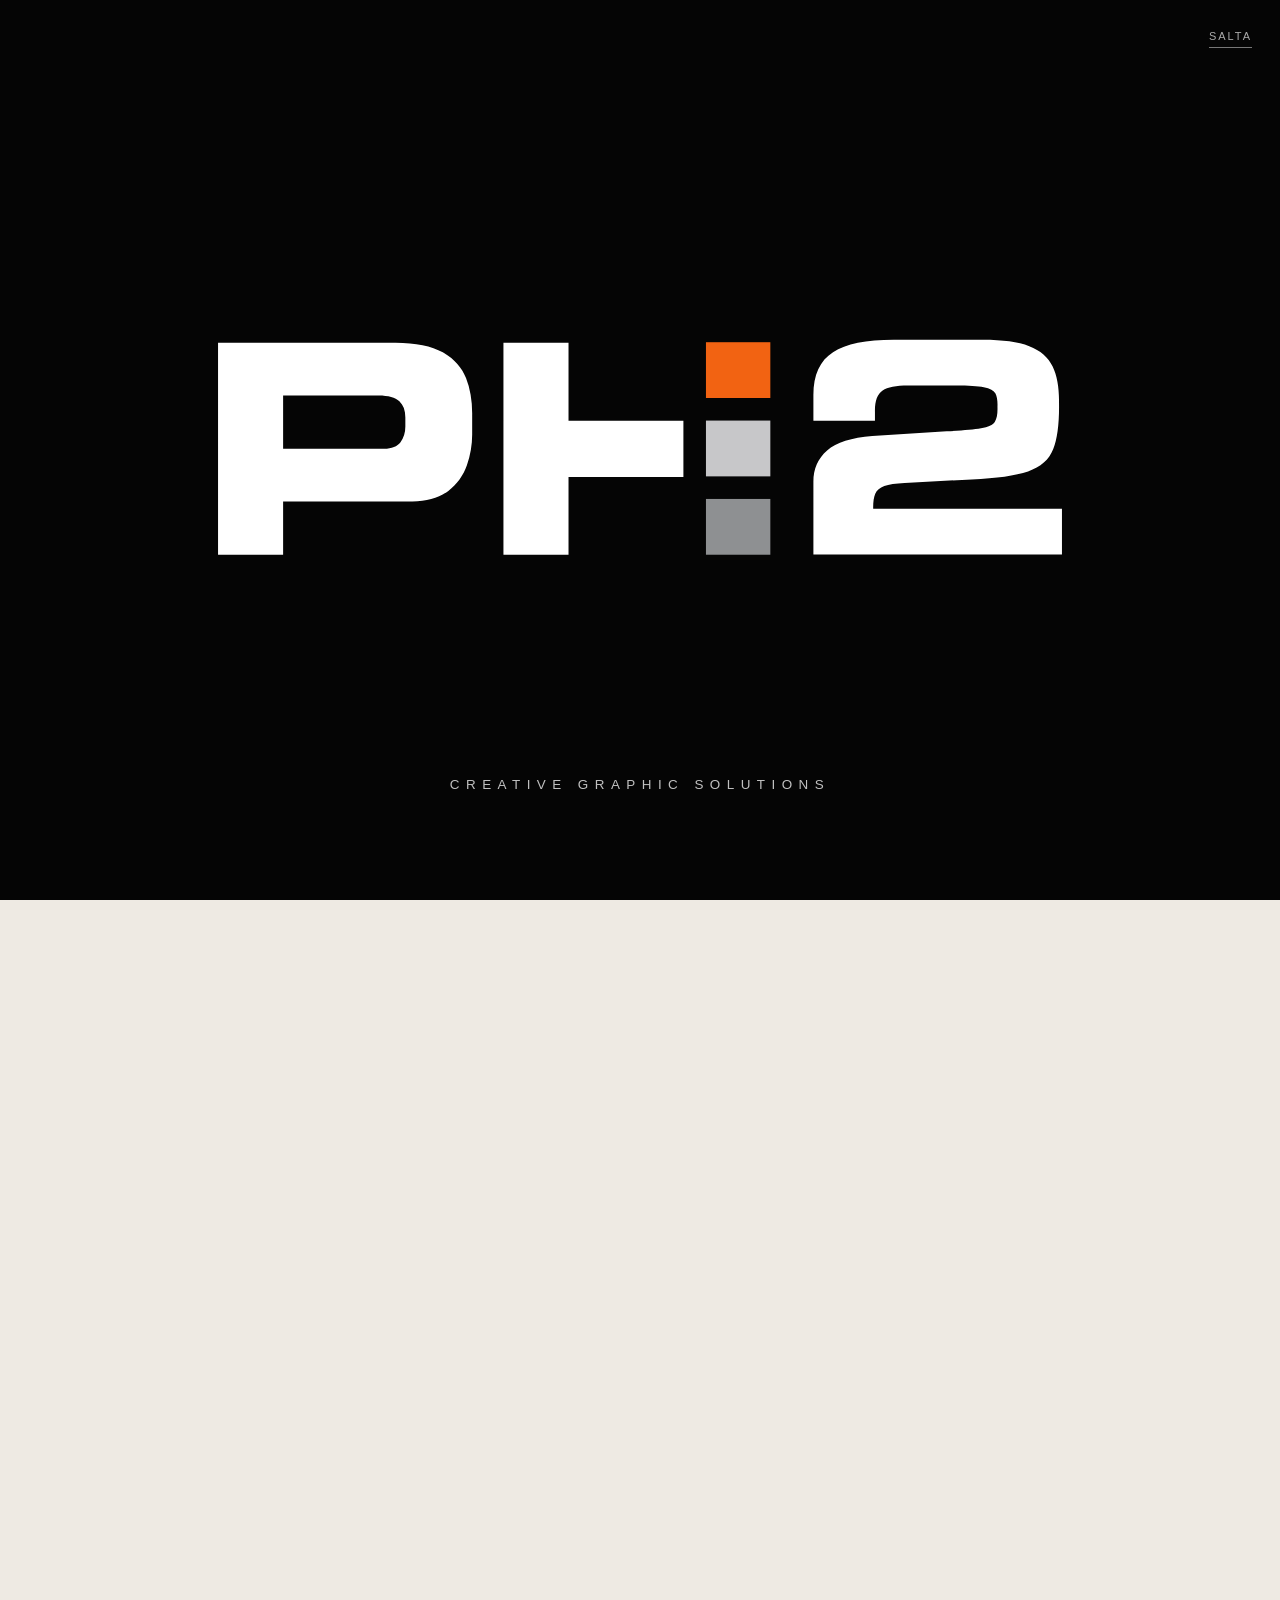
==== commit f2971004: "Set compact desktop contact logo width" ====
--- a/index.html
+++ b/index.html
@@ -6,7 +6,7 @@
 <meta content="width=device-width,initial-scale=1" name="viewport"/>
 <meta content="#0a0a0a" name="theme-color"/>
 <title>PH2 LAB — Portfolio di Michele Fustini</title>
-<link href="styles.css?v=20261113-contacts" rel="stylesheet"/>
+<link href="styles.css?v=20261113-contacts-2" rel="stylesheet"/>
 </head>
 <body>
 <div class="intro" id="intro">
--- a/styles.css
+++ b/styles.css
@@ -346,8 +346,8 @@
 .contact-footer .social-icons{width:min(100%,560px);display:grid;grid-template-columns:repeat(7,minmax(0,1fr));gap:clamp(10px,1.5vw,22px);margin:0 0 5vh;align-items:center}
 .contact-footer .social-icons a{width:100%;height:auto;aspect-ratio:1/1;max-width:52px;justify-self:start}
 .contact-footer .social-icons svg{width:76%;height:76%;overflow:hidden}
-.contact-footer .footer-brand{width:min(100%,560px)}
-.contact-footer .footer-logo{width:100%;max-width:560px}
+.contact-footer .footer-brand{width:min(100%,360px)}
+.contact-footer .footer-logo{width:100%;max-width:360px}
 @media(max-width:760px){
   .contact-footer .social-icons{width:100%;grid-template-columns:repeat(7,minmax(0,1fr));gap:8px}
   .contact-footer .social-icons a{max-width:40px}
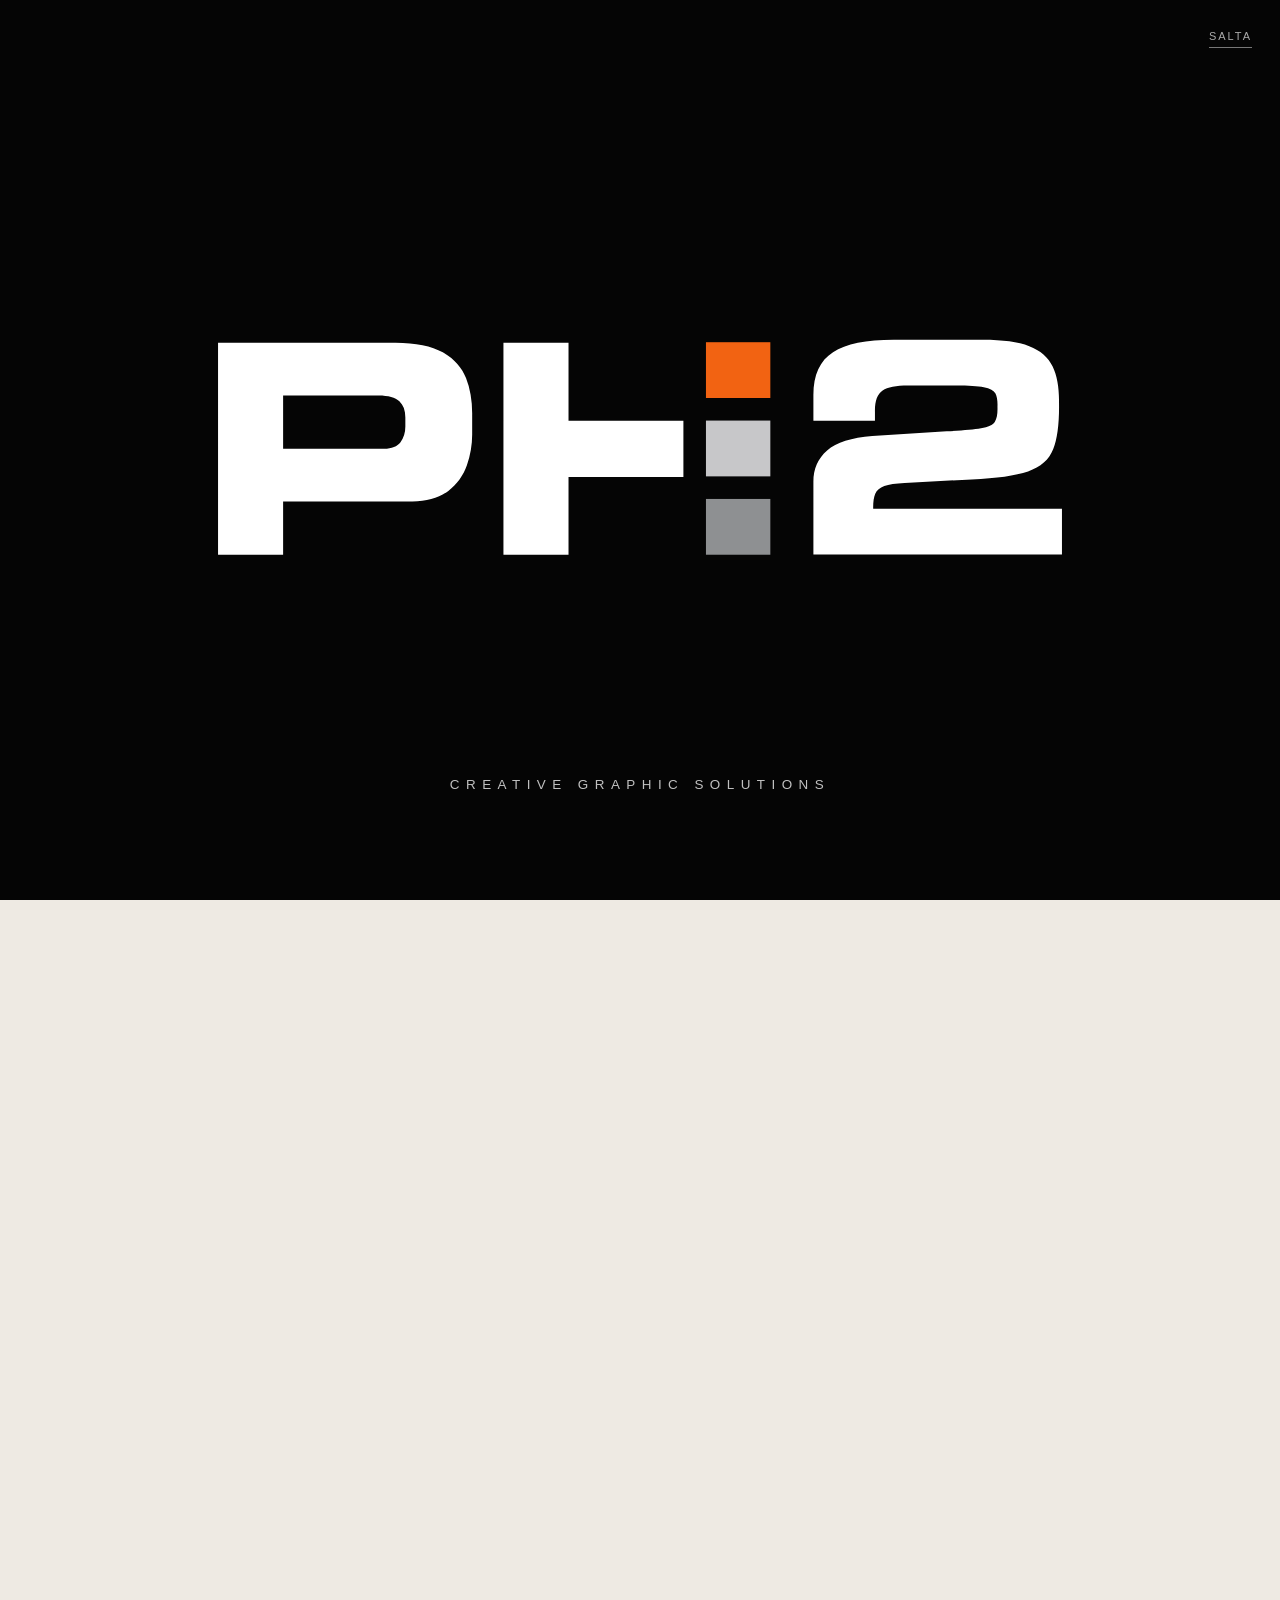
==== commit bbfd7303: "Add portfolio download to home and refresh Work gallery" ====
--- a/index.html
+++ b/index.html
@@ -6,7 +6,7 @@
 <meta content="width=device-width,initial-scale=1" name="viewport"/>
 <meta content="#0a0a0a" name="theme-color"/>
 <title>PH2 LAB — Portfolio di Michele Fustini</title>
-<link href="styles.css?v=20261113-contacts-2" rel="stylesheet"/>
+<link href="styles.css?v=20261117-portfolio" rel="stylesheet"/>
 </head>
 <body>
 <div class="intro" id="intro">
@@ -65,7 +65,10 @@
 <p class="eyebrow">MICHELE FUSTINI — SENIOR GRAPHIC DESIGNER &amp; ART DIRECTOR</p>
 <h1>Ideas become<br/>visual systems.</h1>
 <p class="hero-copy">Branding, packaging, product design, sports graphics, advertising, editorial and comunicazione visiva.</p>
-<div style="display:flex;gap:22px;flex-wrap:wrap"><a class="scroll-link" href="work.html">SCOPRI I PROGETTI →</a></div>
+<div class="hero-actions">
+<a class="portfolio-download-button" href="https://drive.google.com/uc?export=download&amp;id=1jV1mF5a0VlWasOEqKBG6QfHC_CJO24xO">Scarica il portfolio (PDF)</a>
+<a class="scroll-link" href="work.html">SCOPRI I PROGETTI →</a>
+</div>
 </section>
 
 
@@ -80,6 +83,7 @@
 <section class="text-section" id="about"><span>ABOUT</span><p>PH2 LAB sviluppa identità, packaging e sistemi visivi che collegano strategia, prodotto e comunicazione. Esperienza trasversale tra sport, food, retail, cultura e fashion.</p></section>
 <footer class="footer contact-footer" id="contact">
 <div class="footer-top"><span>CONTATTI</span></div>
+<div class="contact-brand-row">
 <div aria-label="PH2 LAB" class="footer-brand footer-brand-static">
 <svg aria-hidden="true" class="ph2-logo footer-logo" viewbox="20 340 555 165">
 <g>
@@ -91,6 +95,11 @@
 <rect class="mid" height="34.40625" width="39.703125" x="338.171875" y="452.816406"></rect>
 </g>
 </svg>
+</div>
+<div class="partner-brands" aria-label="Progetti PH2 LAB">
+  <a class="partner-mark partner-mark-just" href="/shop/#drops"><img src="/shop/opening-just-bologna.png" alt="Just Bologna"></a>
+  <a class="partner-mark partner-mark-zelab" href="https://ze-lab.weebly.com/"><img src="/shop/opening-zelab.png" alt="ZeLab — Uncommon Creative Goods"></a>
+</div>
 </div>
 <div class="social-icons">
 <a aria-label="Google Maps" href="https://www.google.com/maps/dir/?api=1&amp;destination=Via+Della+Beverara+202%2F2%2C+Bologna" rel="noopener" target="_blank">
@@ -104,9 +113,6 @@
 </a>
 <a aria-label="Behance" href="https://www.behance.net/michelefustini" rel="noopener" target="_blank">
 <svg aria-hidden="true" role="img" viewBox="0 0 44 46"><text fill="currentColor" font-family="Arial, Helvetica, sans-serif" font-size="26" font-weight="700" x="4" y="33">Bē</text></svg>
-</a>
-<a aria-label="LinkedIn" href="https://www.linkedin.com/in/ph2lab/" rel="noopener" target="_blank">
-<svg aria-hidden="true" role="img" viewBox="4 2 37 41"><text fill="currentColor" font-family="Arial, Helvetica, sans-serif" font-size="28" font-weight="700" x="9" y="34">in</text><circle cx="12" cy="13" fill="currentColor" r="3.2"></circle></svg>
 </a>
 <a aria-label="Facebook" href="https://www.facebook.com/Ph2lab/" rel="noopener" target="_blank">
 <svg aria-hidden="true" role="img" viewBox="8 2 31 42"><text fill="currentColor" font-family="Arial, Helvetica, sans-serif" font-size="36" font-weight="700" x="16" y="36">f</text></svg>
@@ -122,7 +128,7 @@
 <div aria-hidden="true" class="contact-panel" id="contactPanel">
 <button aria-label="Chiudi contatti" class="contact-panel-close" type="button">×</button>
 <div class="contact-panel-inner">
-<span class="contact-kicker">PH2 LAB — CONTATTI</span>
+<div class="contact-brand-row">
 <div aria-label="PH2 LAB" class="contact-brand">
 <svg aria-hidden="true" class="ph2-logo footer-logo" viewbox="20 340 555 165">
 <g>
@@ -135,13 +141,17 @@
 </g>
 </svg>
 </div>
+<div class="partner-brands" aria-label="Progetti PH2 LAB">
+  <a class="partner-mark partner-mark-just" href="/shop/#drops"><img src="/shop/opening-just-bologna.png" alt="Just Bologna"></a>
+  <a class="partner-mark partner-mark-zelab" href="https://ze-lab.weebly.com/"><img src="/shop/opening-zelab.png" alt="ZeLab — Uncommon Creative Goods"></a>
+</div>
+</div>
 <div class="contact-panel-links">
 <div aria-label="Contatti e social PH2 LAB" class="contact-icon-links">
 <a aria-label="Indicazioni stradali" href="https://www.google.com/maps/dir/?api=1&amp;destination=Via+Della+Beverara+202%2F2%2C+Bologna" rel="noopener" target="_blank"><svg aria-hidden="true" viewBox="8 6 32 41"><path d="M24 44c8-11 12-17 12-24 0-6.6-5.4-12-12-12S12 13.4 12 20c0 7 4 13 12 24Z" fill="none" stroke="currentColor" stroke-linejoin="round" stroke-width="3"></path><circle cx="24" cy="20" fill="none" r="4.8" stroke="currentColor" stroke-width="3"></circle></svg></a>
 <a aria-label="Telefono" href="tel:+393937570710"><svg aria-hidden="true" viewBox="1 -1 46 49"><path d="M16 8c1.4 0 2.6.9 3 2.2l2.1 7a3 3 0 0 1-.8 3l-3.2 3.2c2.7 5.4 6.1 8.8 11.5 11.5l3.2-3.2a3 3 0 0 1 3-.8l7 2.1A3.2 3.2 0 0 1 44 36v4c0 2.2-1.8 4-4 4C20.1 44 4 27.9 4 8c0-2.2 1.8-4 4-4h4c2.2 0 4 1.8 4 4Z" fill="none" stroke="currentColor" stroke-linecap="round" stroke-linejoin="round" stroke-width="3"></path></svg></a>
 <a aria-label="Email" href="mailto:info@ph2lab.com"><svg aria-hidden="true" viewBox="4 4 40 40"><rect fill="none" height="24" rx="2" stroke="currentColor" stroke-width="3" width="32" x="8" y="12"></rect><path d="M10 15l14 11 14-11" fill="none" stroke="currentColor" stroke-linecap="round" stroke-linejoin="round" stroke-width="3"></path></svg></a>
 <a aria-label="Behance" href="https://www.behance.net/michelefustini" rel="noopener" target="_blank"><svg aria-hidden="true" viewBox="0 0 44 46"><text fill="currentColor" font-family="Arial, Helvetica, sans-serif" font-size="26" font-weight="700" x="4" y="33">Bē</text></svg></a>
-<a aria-label="LinkedIn" href="https://www.linkedin.com/in/ph2lab/" rel="noopener" target="_blank"><svg aria-hidden="true" viewBox="4 2 37 41"><text fill="currentColor" font-family="Arial, Helvetica, sans-serif" font-size="28" font-weight="700" x="9" y="34">in</text><circle cx="12" cy="13" fill="currentColor" r="3.2"></circle></svg></a>
 <a aria-label="Facebook" href="https://www.facebook.com/Ph2lab/" rel="noopener" target="_blank"><svg aria-hidden="true" viewBox="8 2 31 42"><text fill="currentColor" font-family="Arial, Helvetica, sans-serif" font-size="36" font-weight="700" x="16" y="36">f</text></svg></a>
 <a aria-label="Instagram" href="https://www.instagram.com/ph2lab/" rel="noopener" target="_blank"><svg aria-hidden="true" viewBox="5 5 38 38"><rect fill="none" height="28" rx="8" stroke="currentColor" stroke-width="3" width="28" x="10" y="10"></rect><circle cx="24" cy="24" fill="none" r="6.5" stroke="currentColor" stroke-width="3"></circle><circle cx="32.5" cy="15.5" fill="currentColor" r="2.2"></circle></svg></a>
 </div>
--- a/styles.css
+++ b/styles.css
@@ -98,6 +98,23 @@
 .hero h1{font-size:clamp(68px,13vw,205px);line-height:.78;letter-spacing:-.085em;margin:0;text-transform:uppercase}
 .hero-copy{max-width:590px;font-size:clamp(18px,2.2vw,32px);line-height:1.15;margin:6vh 0 5vh}
 .scroll-link{font-size:10px;letter-spacing:.18em;text-decoration:none;border-bottom:1px solid;width:max-content;padding-bottom:6px}
+.hero-actions{display:flex;align-items:center;gap:14px 22px;flex-wrap:wrap}
+.portfolio-download-button{
+  display:inline-flex;
+  align-items:center;
+  justify-content:center;
+  padding:16px 20px;
+  background:#fa680a;
+  border:1px solid #fa680a;
+  color:#101010;
+  text-decoration:none;
+  text-transform:uppercase;
+  font-size:11px;
+  font-weight:900;
+  letter-spacing:.09em;
+}
+.portfolio-download-button:hover{background:#111;border-color:#111;color:#fff}
+.portfolio-download-button:focus-visible{outline:2px solid currentColor;outline-offset:4px}
 .work-section{padding:5vw}
 .section-head{border-top:1px solid #999;border-bottom:1px solid #999;padding:14px 0;display:flex;justify-content:space-between;font-size:10px;letter-spacing:.15em}
 .work-grid{display:grid;grid-template-columns:repeat(2,1fr);gap:1px;background:#999}
@@ -353,3 +370,23 @@
   .contact-footer .social-icons a{max-width:40px}
   .contact-footer .footer-brand{width:min(74vw,280px)}
 }
+
+.partner-brands{display:flex;align-items:center;gap:clamp(14px,3vw,54px)}
+.partner-mark{display:block;overflow:hidden;flex:none;color:inherit}
+.partner-mark img{display:block;width:100%;height:100%;object-fit:cover;object-position:center}
+.partner-mark-just{width:clamp(74px,9vw,142px);aspect-ratio:2.16}
+.partner-mark-zelab{width:clamp(108px,15vw,222px);aspect-ratio:5.45}
+.partner-mark:hover{opacity:.8}
+.partner-mark:focus-visible{outline:2px solid #ff760f;outline-offset:4px}
+.contact-brand-row{display:flex;align-items:center;justify-content:space-between;gap:24px;margin:0 0 24px}
+.contact-panel .contact-brand,.contact-footer .contact-brand-row .footer-brand{margin:0;width:auto;flex:0 1 auto;min-width:0}
+.contact-brand-row .footer-logo{display:block;width:min(35vw,380px);height:auto}
+.contact-footer .contact-brand-row .footer-logo{width:min(35vw,360px)}
+.contact-footer .social-icons,.contact-icon-links{display:flex;flex-wrap:wrap;gap:clamp(8px,2vw,25px);width:auto}
+.contact-footer .social-icons a,.contact-icon-links a{width:clamp(40px,4vw,52px);height:clamp(40px,4vw,52px);max-width:none;aspect-ratio:1}
+.contact-footer .social-icons svg,.contact-icon-links svg{width:76%;height:76%}
+@media(max-width:500px){
+ .contact-brand-row{flex-wrap:wrap;gap:18px;margin-bottom:20px}
+ .contact-brand-row .partner-brands{margin-left:auto}
+ .contact-brand-row .footer-logo,.contact-footer .contact-brand-row .footer-logo{width:min(43vw,195px)}
+}
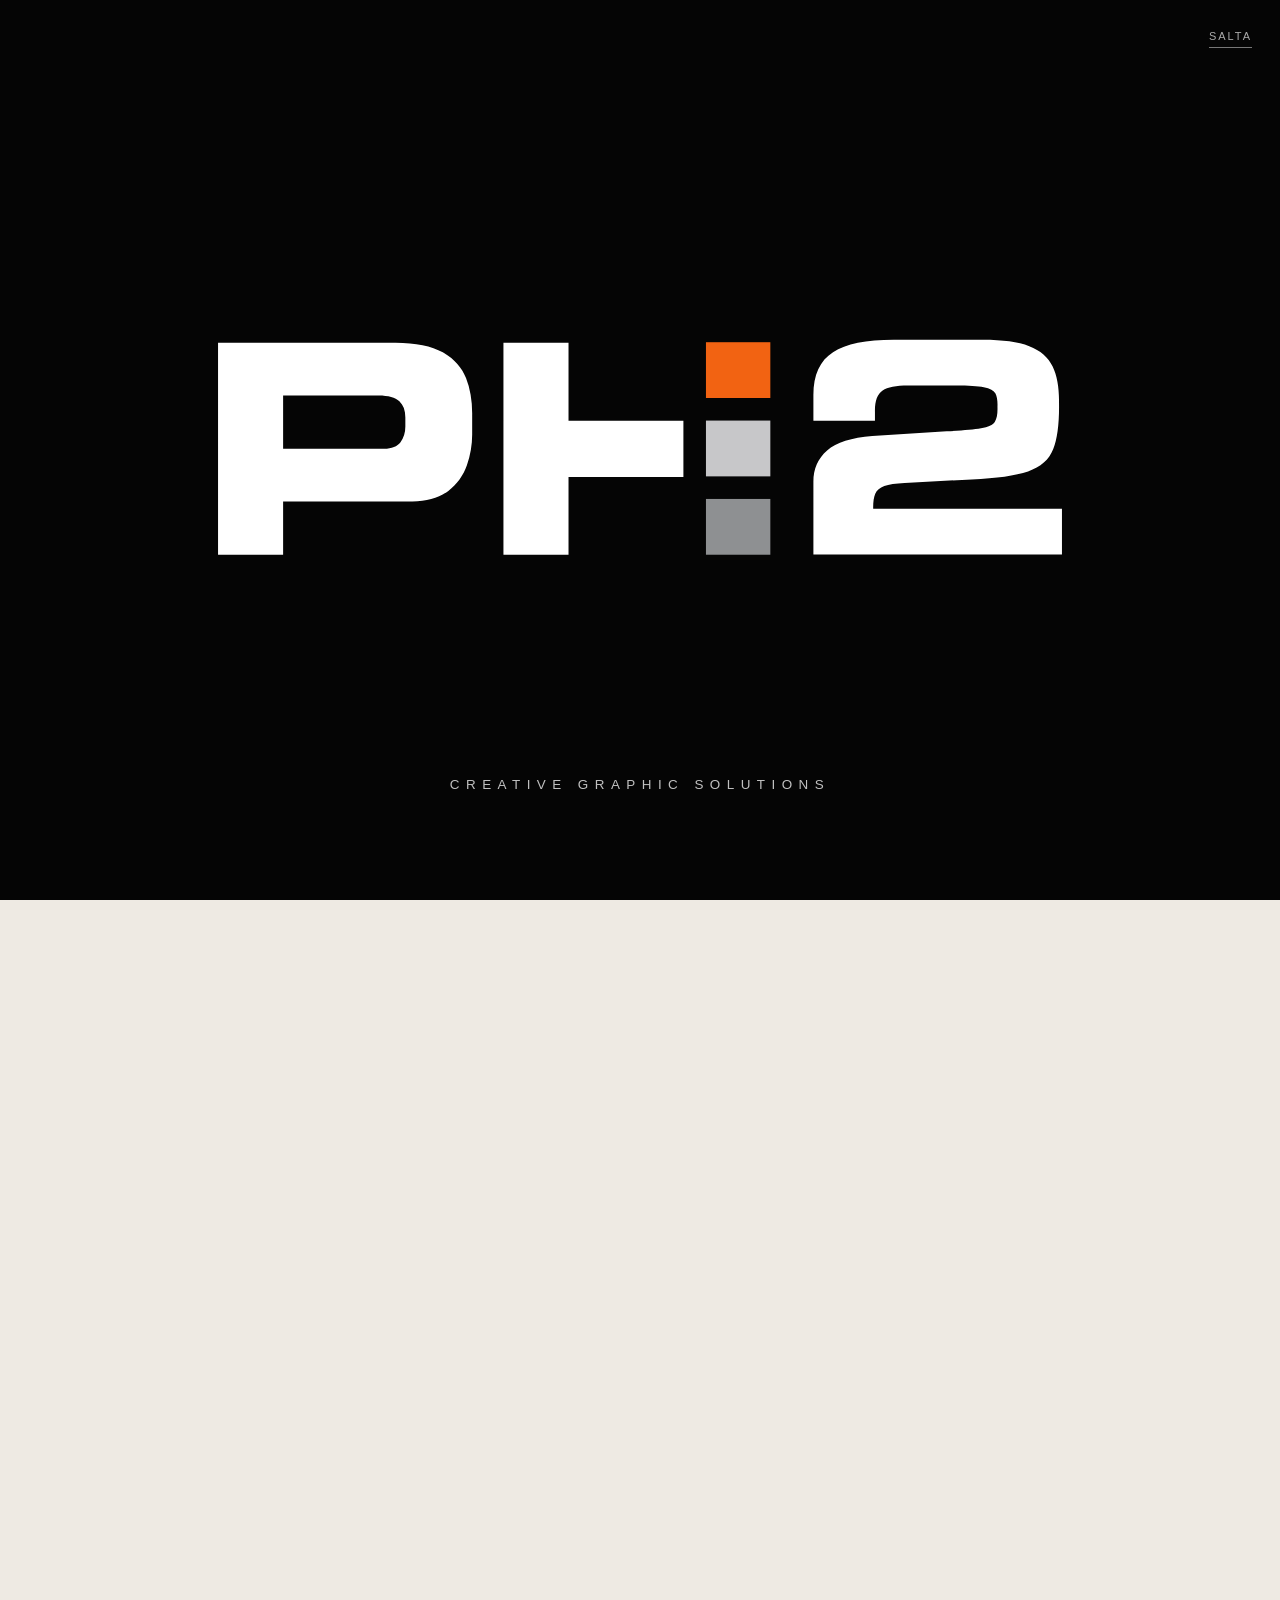
==== commit edfe8baa: "Keep the portfolio download visible in the homepage header" ====
--- a/index.html
+++ b/index.html
@@ -6,7 +6,7 @@
 <meta content="width=device-width,initial-scale=1" name="viewport"/>
 <meta content="#0a0a0a" name="theme-color"/>
 <title>PH2 LAB — Portfolio di Michele Fustini</title>
-<link href="styles.css?v=20261117-portfolio" rel="stylesheet"/>
+<link href="styles.css?v=20261117-portfolio-header" rel="stylesheet"/>
 </head>
 <body>
 <div class="intro" id="intro">
@@ -51,6 +51,7 @@
 </g>
 </svg>
 </a>
+<a class="portfolio-download-button" href="https://drive.google.com/uc?export=download&amp;id=1jV1mF5a0VlWasOEqKBG6QfHC_CJO24xO">Scarica il portfolio (PDF)</a>
 <button aria-controls="menuOverlay" aria-expanded="false" aria-label="Apri menu" class="menu-button" id="menuButton" type="button"><i></i><i></i><i></i></button>
 </header>
 <div aria-hidden="true" class="menu-overlay" id="menuOverlay">
@@ -65,10 +66,7 @@
 <p class="eyebrow">MICHELE FUSTINI — SENIOR GRAPHIC DESIGNER &amp; ART DIRECTOR</p>
 <h1>Ideas become<br/>visual systems.</h1>
 <p class="hero-copy">Branding, packaging, product design, sports graphics, advertising, editorial and comunicazione visiva.</p>
-<div class="hero-actions">
-<a class="portfolio-download-button" href="https://drive.google.com/uc?export=download&amp;id=1jV1mF5a0VlWasOEqKBG6QfHC_CJO24xO">Scarica il portfolio (PDF)</a>
-<a class="scroll-link" href="work.html">SCOPRI I PROGETTI →</a>
-</div>
+<div style="display:flex;gap:22px;flex-wrap:wrap"><a class="scroll-link" href="work.html">SCOPRI I PROGETTI →</a></div>
 </section>
 
 
--- a/styles.css
+++ b/styles.css
@@ -98,12 +98,14 @@
 .hero h1{font-size:clamp(68px,13vw,205px);line-height:.78;letter-spacing:-.085em;margin:0;text-transform:uppercase}
 .hero-copy{max-width:590px;font-size:clamp(18px,2.2vw,32px);line-height:1.15;margin:6vh 0 5vh}
 .scroll-link{font-size:10px;letter-spacing:.18em;text-decoration:none;border-bottom:1px solid;width:max-content;padding-bottom:6px}
-.hero-actions{display:flex;align-items:center;gap:14px 22px;flex-wrap:wrap}
 .portfolio-download-button{
   display:inline-flex;
   align-items:center;
   justify-content:center;
-  padding:16px 20px;
+  margin-inline-start:auto;
+  margin-inline-end:clamp(10px, 2vw, 24px);
+  padding:12px 16px;
+  text-align:center;
   background:#fa680a;
   border:1px solid #fa680a;
   color:#101010;
@@ -115,6 +117,9 @@
 }
 .portfolio-download-button:hover{background:#111;border-color:#111;color:#fff}
 .portfolio-download-button:focus-visible{outline:2px solid currentColor;outline-offset:4px}
+@media(max-width:560px){
+  .portfolio-download-button{padding:9px 8px;font-size:9px;letter-spacing:.05em}
+}
 .work-section{padding:5vw}
 .section-head{border-top:1px solid #999;border-bottom:1px solid #999;padding:14px 0;display:flex;justify-content:space-between;font-size:10px;letter-spacing:.15em}
 .work-grid{display:grid;grid-template-columns:repeat(2,1fr);gap:1px;background:#999}
